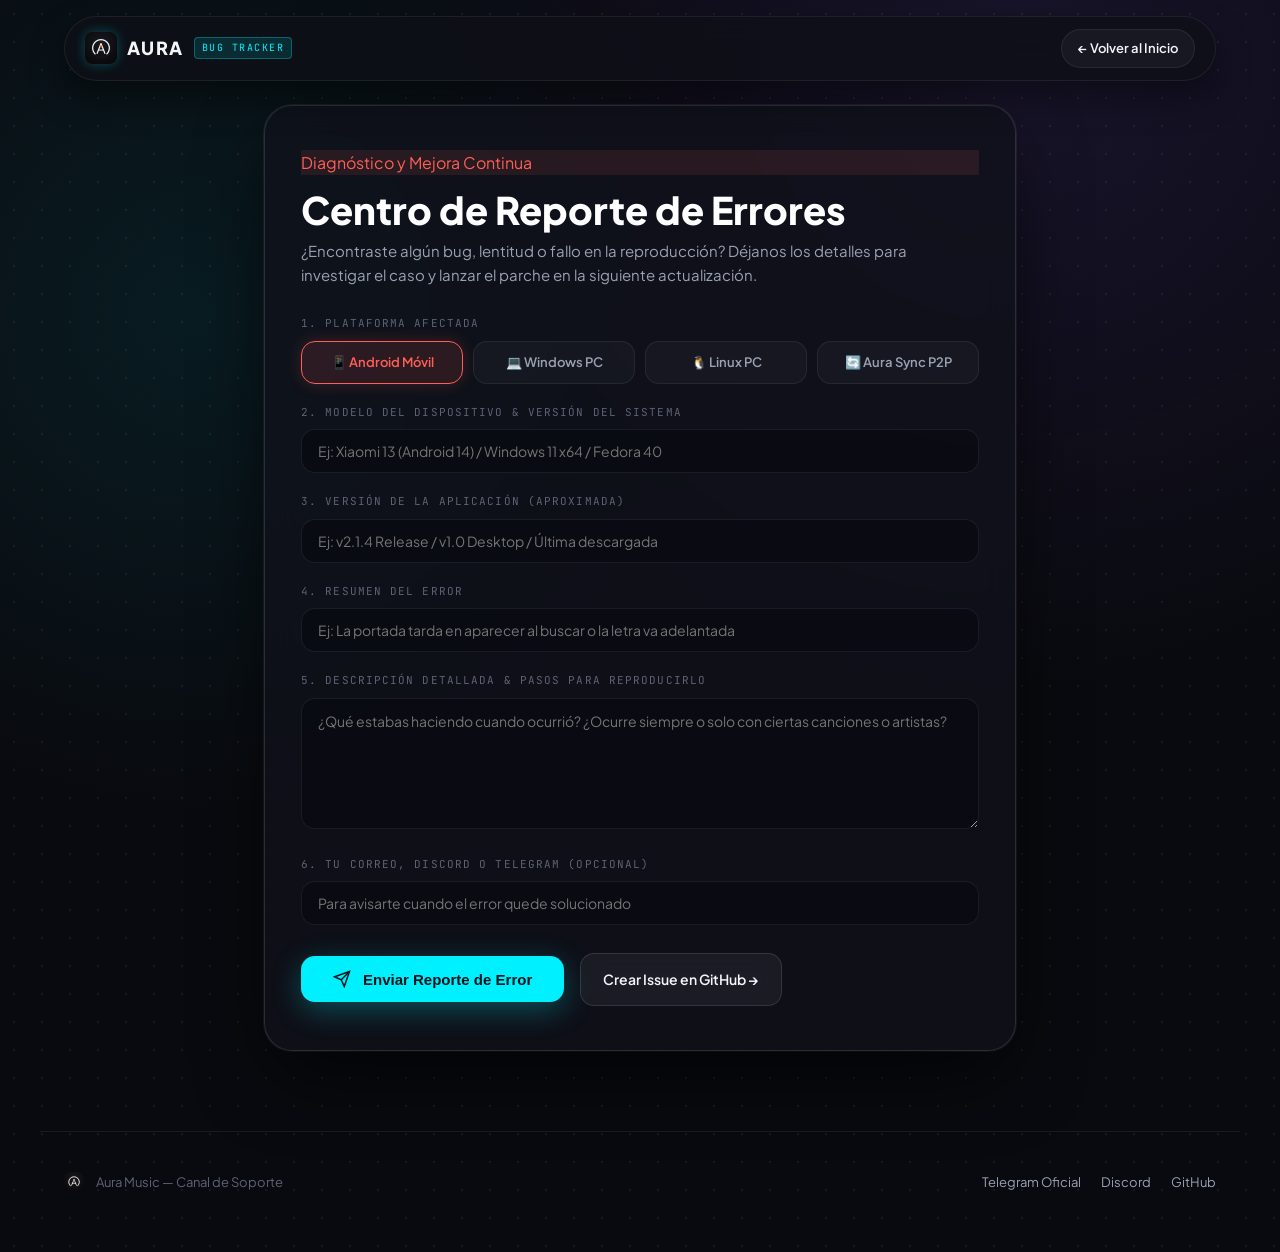
==== reportes.html @ 06fab543 "feat: replace coffee tile with bug report portal and add 5-star community review system" ====
<!DOCTYPE html>
<html lang="es">
<head>
  <meta charset="UTF-8">
  <meta name="viewport" content="width=device-width, initial-scale=1.0">
  <title>Reportar Error — Aura Music</title>
  <meta name="description" content="Centro oficial de reporte de errores, incidencias y sugerencias para Aura Music Android y Aura Music Desktop.">
  <meta name="theme-color" content="#090a0f">

  <!-- Favicon -->
  <link rel="icon" type="image/png" href="assets/img/logo.png">

  <!-- Google Fonts -->
  <link rel="preconnect" href="https://fonts.googleapis.com">
  <link rel="preconnect" href="https://fonts.gstatic.com" crossorigin>
  <link href="https://fonts.googleapis.com/css2?family=JetBrains+Mono:wght@400;500;700&family=Plus+Jakarta+Sans:wght@400;500;600;700;800&display=swap" rel="stylesheet">

  <!-- CSS -->
  <link rel="stylesheet" href="css/styles.css">
</head>
<body>

  <!-- Minimal Header -->
  <header class="site-header">
    <div class="header-container">
      <a href="index.html" class="brand-badge">
        <img src="assets/img/logo.png" alt="Aura Logo" />
        <span class="brand-name">AURA</span>
        <span class="brand-tag">BUG TRACKER</span>
      </a>

      <div class="nav-controls">
        <a href="index.html" class="btn-pill">
          ← Volver al Inicio
        </a>
      </div>
    </div>
  </header>

  <!-- Main Report Form Container -->
  <main class="report-page-wrapper">
    <div class="report-card-form">
      <div style="margin-bottom: 28px;">
        <div class="pill" style="border-color: rgba(255, 95, 86, 0.4); color: #ff5f56; background: rgba(255, 95, 86, 0.1);">
          <span class="pill-dot" style="background: #ff5f56; box-shadow: 0 0 8px #ff5f56;"></span>
          Diagnóstico y Mejora Continua
        </div>
        <h1 style="font-family: var(--font-display); font-size: clamp(28px, 4vw, 38px); font-weight: 800; color: #ffffff; margin-top: 14px; line-height: 1.1;">
          Centro de Reporte de Errores
        </h1>
        <p style="color: var(--text-secondary); font-size: 15px; margin-top: 8px;">
          ¿Encontraste algún bug, lentitud o fallo en la reproducción? Déjanos los detalles para investigar el caso y lanzar el parche en la siguiente actualización.
        </p>
      </div>

      <form id="bugReportForm">
        <!-- Plataforma -->
        <div style="margin-bottom: 20px;">
          <label class="star-picker-label">1. Plataforma Afectada</label>
          <div class="platform-chips-grid">
            <div class="chip-option active" data-platform="Android Móvil">📱 Android Móvil</div>
            <div class="chip-option" data-platform="Windows PC">💻 Windows PC</div>
            <div class="chip-option" data-platform="Linux PC">🐧 Linux PC</div>
            <div class="chip-option" data-platform="Push-to-Phone Sync">🔄 Aura Sync P2P</div>
          </div>
          <input type="hidden" id="selectedPlatform" value="Android Móvil">
        </div>

        <!-- Modelo y Versión -->
        <div style="margin-bottom: 20px;">
          <label class="star-picker-label" for="deviceModel">2. Modelo del Dispositivo & Versión del Sistema</label>
          <input type="text" id="deviceModel" class="input-field" placeholder="Ej: Xiaomi 13 (Android 14) / Windows 11 x64 / Fedora 40" required>
        </div>

        <!-- Versión de Aura Music -->
        <div style="margin-bottom: 20px;">
          <label class="star-picker-label" for="appVersion">3. Versión de la Aplicación (Aproximada)</label>
          <input type="text" id="appVersion" class="input-field" placeholder="Ej: v2.1.4 Release / v1.0 Desktop / Última descargada" required>
        </div>

        <!-- Título del Fallo -->
        <div style="margin-bottom: 20px;">
          <label class="star-picker-label" for="bugTitle">4. Resumen del Error</label>
          <input type="text" id="bugTitle" class="input-field" placeholder="Ej: La portada tarda en aparecer al buscar o la letra va adelantada" required>
        </div>

        <!-- Descripción y Pasos -->
        <div style="margin-bottom: 20px;">
          <label class="star-picker-label" for="bugDescription">5. Descripción Detallada & Pasos para Reproducirlo</label>
          <textarea id="bugDescription" class="input-field textarea-field" rows="5" placeholder="¿Qué estabas haciendo cuando ocurrió? ¿Ocurre siempre o solo con ciertas canciones o artistas?" required></textarea>
        </div>

        <!-- Contacto Opcional -->
        <div style="margin-bottom: 28px;">
          <label class="star-picker-label" for="userContact">6. Tu Correo, Discord o Telegram (Opcional)</label>
          <input type="text" id="userContact" class="input-field" placeholder="Para avisarte cuando el error quede solucionado">
        </div>

        <!-- Botón Enviar -->
        <div style="display: flex; gap: 16px; flex-wrap: wrap; align-items: center;">
          <button type="submit" class="hero-cta-btn cyan-solid" style="border: none; cursor: pointer; padding: 14px 32px;">
            <svg width="18" height="18" viewBox="0 0 24 24" fill="none" stroke="currentColor" stroke-width="2"><line x1="22" y1="2" x2="11" y2="13"/><polygon points="22 2 15 22 11 13 2 9 22 2"/></svg>
            Enviar Reporte de Error
          </button>

          <a href="https://github.com/respaldoperez348-rgb/AURA-MUSIC-ANDROID/issues" target="_blank" rel="noopener" class="hero-cta-btn glass-dark" style="font-size: 14px; padding: 14px 22px;">
            Crear Issue en GitHub →
          </a>
        </div>
      </form>

      <!-- Mensaje de Éxito Oculto -->
      <div id="reportSuccessAlert" style="display: none; margin-top: 24px; padding: 24px; background: rgba(52, 211, 153, 0.12); border: 1px solid #34d399; border-radius: var(--radius-md); animation: fadeIn 0.3s ease;">
        <div style="display: flex; gap: 14px; align-items: center;">
          <span style="font-size: 28px;">✅</span>
          <div>
            <h4 style="color: #ffffff; font-size: 18px; margin-bottom: 4px;">¡Reporte registrado correctamente!</h4>
            <p style="color: #a7f3d0; font-size: 14px; line-height: 1.5;">
              Muchas gracias por colaborar con el proyecto. David revisará la descripción técnica para aplicar el parche en la siguiente compilación.
            </p>
          </div>
        </div>
        <div style="margin-top: 18px;">
          <a href="index.html" class="btn-pill primary">Volver a la página principal</a>
        </div>
      </div>
    </div>
  </main>

  <!-- Footer -->
  <footer class="site-footer-bar">
    <div class="footer-left">
      <img src="assets/img/logo.png" alt="Aura Logo" />
      <span>Aura Music — Canal de Soporte</span>
    </div>
    <div class="footer-links">
      <a href="https://t.me/AuraMusicOficial2" target="_blank" rel="noopener">Telegram Oficial</a>
      <a href="https://discord.gg/2fPm9WvF" target="_blank" rel="noopener">Discord</a>
      <a href="https://github.com/respaldoperez348-rgb" target="_blank" rel="noopener">GitHub</a>
    </div>
  </footer>

  <script>
    // Selector de chips de plataforma
    const chips = document.querySelectorAll('.chip-option');
    const platformInput = document.getElementById('selectedPlatform');
    chips.forEach(chip => {
      chip.addEventListener('click', () => {
        chips.forEach(c => c.classList.remove('active'));
        chip.classList.add('active');
        platformInput.value = chip.getAttribute('data-platform');
      });
    });

    // Envío del reporte con persistencia local
    const form = document.getElementById('bugReportForm');
    const successAlert = document.getElementById('reportSuccessAlert');

    form.addEventListener('submit', (e) => {
      e.preventDefault();

      const reportData = {
        id: 'report_' + Date.now(),
        platform: platformInput.value,
        device: document.getElementById('deviceModel').value,
        version: document.getElementById('appVersion').value,
        title: document.getElementById('bugTitle').value,
        description: document.getElementById('bugDescription').value,
        contact: document.getElementById('userContact').value || 'Anónimo',
        date: new Date().toISOString()
      };

      // Guardar en localStorage
      try {
        const existing = JSON.parse(localStorage.getItem('aura_bug_reports') || '[]');
        existing.push(reportData);
        localStorage.setItem('aura_bug_reports', JSON.stringify(existing));
      } catch (err) {
        console.error('Error guardando reporte:', err);
      }

      form.style.display = 'none';
      successAlert.style.display = 'block';
    });
  </script>
</body>
</html>
---- css/styles.css ----
/* ==========================================================================
   AURA MUSIC — Senior Engineering & Editorial Design System
   Modern Boutique Web Architecture (Inspired by Noctis, Linear, Teenage Engineering)
   ========================================================================== */

:root {
  /* Color Palette - Precision Dark Hardware Aesthetic */
  --bg-canvas: #090a0f;
  --bg-surface: #0e1017;
  --bg-card: rgba(16, 18, 27, 0.75);
  --bg-card-hover: rgba(22, 25, 38, 0.85);
  --bg-elevated: #151824;

  /* Borders & Dividers */
  --border-subtle: rgba(255, 255, 255, 0.07);
  --border-medium: rgba(255, 255, 255, 0.12);
  --border-active: rgba(0, 240, 255, 0.4);
  --border-glass: rgba(255, 255, 255, 0.1);

  /* Accents - Studio Electric Cyan & High-Fidelity Amber */
  --cyan: #00f0ff;
  --cyan-dim: rgba(0, 240, 255, 0.12);
  --cyan-glow: rgba(0, 240, 255, 0.28);
  --amber: #e5a93c;
  --amber-dim: rgba(229, 169, 60, 0.12);
  --purple: #8b5cf6;
  --purple-dim: rgba(139, 92, 246, 0.12);

  /* Typography */
  --text-primary: #f4f5f8;
  --text-secondary: #9aa1b2;
  --text-tertiary: #5d6375;
  --text-cyan: #00f0ff;

  /* Fonts */
  --font-display: 'Plus Jakarta Sans', system-ui, -apple-system, sans-serif;
  --font-body: 'Plus Jakarta Sans', system-ui, -apple-system, sans-serif;
  --font-mono: 'JetBrains Mono', ui-monospace, SFMono-Regular, monospace;

  /* Radii */
  --radius-sm: 8px;
  --radius-md: 14px;
  --radius-lg: 20px;
  --radius-xl: 28px;
  --radius-full: 9999px;

  /* Shadows */
  --shadow-window: 0 30px 80px -15px rgba(0, 0, 0, 0.8), 0 0 0 1px var(--border-subtle);
  --shadow-card: 0 10px 30px -10px rgba(0, 0, 0, 0.5), 0 0 0 1px var(--border-subtle);
  --shadow-glow: 0 0 40px -10px var(--cyan-glow);
}

/* Base Reset */
*, *::before, *::after {
  box-sizing: border-box;
  margin: 0;
  padding: 0;
}

html {
  scroll-behavior: smooth;
  scroll-padding-top: 84px;
  background-color: var(--bg-canvas);
  color-scheme: dark;
}

body {
  font-family: var(--font-body);
  background-color: var(--bg-canvas);
  color: var(--text-primary);
  line-height: 1.6;
  -webkit-font-smoothing: antialiased;
  -moz-osx-font-smoothing: grayscale;
  overflow-x: hidden;
  background-image: 
    radial-gradient(rgba(255, 255, 255, 0.06) 1px, transparent 1px),
    radial-gradient(circle at 80% 5%, rgba(139, 92, 246, 0.12), transparent 40%),
    radial-gradient(circle at 15% 25%, rgba(0, 240, 255, 0.08), transparent 35%);
  background-size: 28px 28px, 100% 100%, 100% 100%;
  background-position: 0 0, 0 0, 0 0;
}

a {
  color: inherit;
  text-decoration: none;
}

/* ==========================================================================
   Navigation Bar (Floating Island Header)
   ========================================================================== */
.site-header {
  position: sticky;
  top: 16px;
  z-index: 1000;
  max-width: 1200px;
  margin: 0 auto;
  padding: 0 24px;
}

.header-container {
  display: flex;
  align-items: center;
  justify-content: space-between;
  padding: 12px 20px;
  background: rgba(14, 16, 23, 0.8);
  backdrop-filter: blur(20px);
  -webkit-backdrop-filter: blur(20px);
  border: 1px solid var(--border-subtle);
  border-radius: var(--radius-full);
  box-shadow: 0 16px 36px rgba(0, 0, 0, 0.4);
  transition: all 0.3s cubic-bezier(0.16, 1, 0.3, 1);
}

.site-header.scrolled .header-container {
  background: rgba(11, 13, 19, 0.92);
  border-color: var(--border-medium);
  box-shadow: 0 20px 48px rgba(0, 0, 0, 0.6), 0 0 20px rgba(0, 240, 255, 0.05);
}

.brand-badge {
  display: flex;
  align-items: center;
  gap: 10px;
}

.brand-badge img {
  width: 32px;
  height: 32px;
  border-radius: 8px;
  box-shadow: 0 0 12px var(--cyan-glow);
}

.brand-name {
  font-family: var(--font-display);
  font-weight: 800;
  font-size: 18px;
  letter-spacing: 0.08em;
  color: var(--text-primary);
}

.brand-tag {
  font-family: var(--font-mono);
  font-size: 10px;
  color: var(--cyan);
  background: var(--cyan-dim);
  border: 1px solid rgba(0, 240, 255, 0.3);
  padding: 2px 7px;
  border-radius: 4px;
  letter-spacing: 0.15em;
  text-transform: uppercase;
}

.nav-links {
  display: flex;
  align-items: center;
  gap: 24px;
  font-size: 14px;
  font-weight: 500;
  color: var(--text-secondary);
}

.nav-links a {
  transition: color 0.2s ease;
  position: relative;
  padding: 4px 0;
}

.nav-links a:hover,
.nav-links a.active {
  color: var(--text-primary);
}

.nav-links a.active::after {
  content: '';
  position: absolute;
  bottom: -2px;
  left: 0;
  width: 100%;
  height: 2px;
  background: var(--cyan);
  box-shadow: 0 0 8px var(--cyan);
  border-radius: 2px;
}

.nav-controls {
  display: flex;
  align-items: center;
  gap: 12px;
}

/* Micro Button Pill */
.btn-pill {
  display: inline-flex;
  align-items: center;
  gap: 8px;
  padding: 8px 16px;
  border-radius: var(--radius-full);
  font-size: 13px;
  font-weight: 600;
  font-family: var(--font-body);
  transition: all 0.2s cubic-bezier(0.16, 1, 0.3, 1);
  cursor: pointer;
  border: 1px solid var(--border-subtle);
  background: rgba(255, 255, 255, 0.04);
  color: var(--text-primary);
}

.btn-pill:hover {
  background: rgba(255, 255, 255, 0.08);
  border-color: var(--border-medium);
  transform: translateY(-1px);
}

.btn-pill.primary {
  background: #ffffff;
  color: #000000;
  border-color: #ffffff;
  box-shadow: 0 4px 16px rgba(255, 255, 255, 0.2);
}

.btn-pill.primary:hover {
  background: #f0f0f0;
  box-shadow: 0 6px 22px rgba(255, 255, 255, 0.35);
  transform: translateY(-1px);
}

.btn-pill.cyan {
  background: var(--cyan);
  color: #04141a;
  border-color: var(--cyan);
  box-shadow: 0 4px 20px var(--cyan-glow);
}

.btn-pill.cyan:hover {
  filter: brightness(1.1);
  box-shadow: 0 6px 26px rgba(0, 240, 255, 0.5);
  transform: translateY(-1px);
}

/* ==========================================================================
   Hero Section (Editorial Split)
   ========================================================================== */
.hero-wrapper {
  max-width: 1200px;
  margin: 0 auto;
  padding: 80px 24px 60px;
}

.hero-pill-badge {
  display: inline-flex;
  align-items: center;
  gap: 8px;
  font-family: var(--font-mono);
  font-size: 11px;
  letter-spacing: 0.1em;
  text-transform: uppercase;
  color: var(--cyan);
  background: var(--cyan-dim);
  border: 1px solid rgba(0, 240, 255, 0.3);
  padding: 6px 14px;
  border-radius: var(--radius-full);
  margin-bottom: 24px;
}

.live-indicator-dot {
  width: 6px;
  height: 6px;
  border-radius: 50%;
  background: var(--cyan);
  box-shadow: 0 0 8px var(--cyan);
  animation: pulseDot 2s infinite ease-in-out;
}

@keyframes pulseDot {
  0%, 100% { opacity: 1; transform: scale(1); }
  50% { opacity: 0.3; transform: scale(0.7); }
}

.hero-title {
  font-family: var(--font-display);
  font-size: clamp(42px, 6vw, 76px);
  font-weight: 800;
  line-height: 0.98;
  letter-spacing: -0.035em;
  margin-bottom: 24px;
  color: #ffffff;
}

.hero-title .text-muted-gradient {
  background: linear-gradient(180deg, #ffffff 30%, #7d8495 100%);
  -webkit-background-clip: text;
  -webkit-text-fill-color: transparent;
}

.hero-subtitle {
  font-size: clamp(16px, 2vw, 19px);
  line-height: 1.6;
  color: var(--text-secondary);
  max-width: 640px;
  margin-bottom: 36px;
}

.hero-cta-group {
  display: flex;
  flex-wrap: wrap;
  gap: 16px;
  align-items: center;
  margin-bottom: 48px;
}

.hero-cta-btn {
  display: inline-flex;
  align-items: center;
  gap: 12px;
  padding: 14px 28px;
  border-radius: var(--radius-md);
  font-weight: 600;
  font-size: 15px;
  transition: all 0.25s cubic-bezier(0.16, 1, 0.3, 1);
  text-decoration: none;
}

.hero-cta-btn.cyan-solid {
  background: var(--cyan);
  color: #03141a;
  box-shadow: 0 8px 30px var(--cyan-glow);
}

.hero-cta-btn.cyan-solid:hover {
  filter: brightness(1.1);
  transform: translateY(-2px);
  box-shadow: 0 12px 40px rgba(0, 240, 255, 0.45);
}

.hero-cta-btn.glass-dark {
  background: rgba(255, 255, 255, 0.05);
  border: 1px solid var(--border-medium);
  color: var(--text-primary);
  backdrop-filter: blur(12px);
}

.hero-cta-btn.glass-dark:hover {
  background: rgba(255, 255, 255, 0.1);
  border-color: rgba(255, 255, 255, 0.25);
  transform: translateY(-2px);
}

/* Dual Repo Strip */
.repo-pills-row {
  display: flex;
  flex-wrap: wrap;
  gap: 14px;
  padding-top: 20px;
  border-top: 1px solid var(--border-subtle);
}

.repo-pill-item {
  display: inline-flex;
  align-items: center;
  gap: 10px;
  padding: 8px 14px;
  background: rgba(18, 20, 30, 0.6);
  border: 1px solid var(--border-subtle);
  border-radius: var(--radius-sm);
  font-family: var(--font-mono);
  font-size: 12px;
  color: var(--text-secondary);
  transition: all 0.2s ease;
}

.repo-pill-item:hover {
  border-color: var(--border-active);
  color: var(--text-primary);
  background: rgba(24, 28, 42, 0.8);
}

.repo-pill-item span.repo-tag {
  color: var(--cyan);
  background: var(--cyan-dim);
  padding: 1px 6px;
  border-radius: 4px;
  font-size: 10px;
}

/* ==========================================================================
   Hero Stage — Realistic Device Ecosystem Mockup
   ========================================================================== */
.hero-stage {
  position: relative;
  margin-top: 40px;
  width: 100%;
}

.mockup-desktop-chassis {
  position: relative;
  width: 100%;
  border-radius: var(--radius-lg);
  background: #090a10;
  border: 1px solid var(--border-glass);
  box-shadow: var(--shadow-window);
  overflow: hidden;
}

/* Windows / Studio Chrome Header */
.window-titlebar {
  display: flex;
  align-items: center;
  justify-content: space-between;
  padding: 12px 18px;
  background: rgba(12, 14, 22, 0.95);
  border-bottom: 1px solid var(--border-subtle);
  font-family: var(--font-mono);
  font-size: 11px;
  color: var(--text-tertiary);
}

.titlebar-controls {
  display: flex;
  gap: 7px;
  align-items: center;
}

.titlebar-dot {
  width: 10px;
  height: 10px;
  border-radius: 50%;
  background: rgba(255, 255, 255, 0.12);
}

.titlebar-dot.close { background: #ff5f56; }
.titlebar-dot.min { background: #ffbd2e; }
.titlebar-dot.max { background: #27c93f; }

.titlebar-address-chip {
  display: flex;
  align-items: center;
  gap: 8px;
  background: rgba(255, 255, 255, 0.04);
  border: 1px solid var(--border-subtle);
  padding: 3px 12px;
  border-radius: var(--radius-full);
  color: var(--text-secondary);
}

.titlebar-address-chip .live-dot {
  width: 6px;
  height: 6px;
  background: var(--cyan);
  border-radius: 50%;
  box-shadow: 0 0 6px var(--cyan);
}

.mockup-desktop-img {
  width: 100%;
  height: auto;
  display: block;
}

/* Mobile Floating Phone Chassis (Pixel-Perfect) */
.mockup-mobile-chassis {
  position: absolute;
  right: -24px;
  bottom: -32px;
  width: 32%;
  max-width: 260px;
  border-radius: 36px;
  background: #000000;
  border: 3px solid #232738;
  box-shadow: 0 24px 70px rgba(0, 0, 0, 0.85), 0 0 0 1px rgba(255, 255, 255, 0.1);
  overflow: hidden;
  z-index: 10;
  animation: floatChassis 6s ease-in-out infinite;
}

@keyframes floatChassis {
  0%, 100% { transform: translateY(0) rotate(1deg); }
  50% { transform: translateY(-12px) rotate(1deg); }
}

.phone-speaker-island {
  position: absolute;
  top: 8px;
  left: 50%;
  transform: translateX(-50%);
  width: 44px;
  height: 5px;
  background: #232738;
  border-radius: 4px;
  z-index: 20;
}

.mockup-mobile-img {
  width: 100%;
  height: auto;
  display: block;
}

/* Ambient Specular Beam between Desktop and Mobile */
.sync-packet-badge {
  position: absolute;
  top: 24px;
  left: 24px;
  z-index: 20;
  display: inline-flex;
  align-items: center;
  gap: 8px;
  padding: 6px 14px;
  background: rgba(14, 18, 30, 0.88);
  backdrop-filter: blur(14px);
  border: 1px solid var(--cyan);
  border-radius: var(--radius-full);
  font-family: var(--font-mono);
  font-size: 11px;
  color: var(--cyan);
  box-shadow: 0 0 20px var(--cyan-glow);
}

/* ==========================================================================
   Infinite Marquee Specs Strip (Noctis style)
   ========================================================================== */
.specs-marquee-section {
  width: 100%;
  border-top: 1px solid var(--border-subtle);
  border-bottom: 1px solid var(--border-subtle);
  background: rgba(11, 13, 20, 0.6);
  padding: 16px 0;
  position: relative;
  overflow: hidden;
  margin: 60px 0 80px;
}

.specs-marquee-section::before,
.specs-marquee-section::after {
  content: '';
  position: absolute;
  top: 0;
  width: 140px;
  height: 100%;
  z-index: 2;
  pointer-events: none;
}

.specs-marquee-section::before {
  left: 0;
  background: linear-gradient(to right, var(--bg-canvas), transparent);
}

.specs-marquee-section::after {
  right: 0;
  background: linear-gradient(to left, var(--bg-canvas), transparent);
}

.specs-marquee-track {
  display: flex;
  width: max-content;
  gap: 48px;
  animation: marqueeLinear 36s linear infinite;
}

.specs-marquee-track:hover {
  animation-play-state: paused;
}

@keyframes marqueeLinear {
  to { transform: translateX(-50%); }
}

.spec-chip {
  display: inline-flex;
  align-items: center;
  gap: 12px;
  font-family: var(--font-mono);
  font-size: 13px;
  letter-spacing: 0.05em;
  color: var(--text-secondary);
  white-space: nowrap;
}

.spec-chip .num-accent {
  color: var(--cyan);
  font-weight: 700;
}

.spec-divider {
  color: var(--text-tertiary);
  opacity: 0.5;
}

/* ==========================================================================
   Interactive Showcase — Segmented Control & Viewport
   ========================================================================== */
.section-container {
  max-width: 1200px;
  margin: 0 auto;
  padding: 60px 24px 100px;
}

.section-header {
  text-align: center;
  max-width: 680px;
  margin: 0 auto 44px;
}

.section-label {
  font-family: var(--font-mono);
  font-size: 11px;
  letter-spacing: 0.15em;
  text-transform: uppercase;
  color: var(--cyan);
  margin-bottom: 12px;
}

.section-heading {
  font-family: var(--font-display);
  font-size: clamp(32px, 4vw, 48px);
  font-weight: 800;
  letter-spacing: -0.03em;
  line-height: 1.05;
  color: #ffffff;
  margin-bottom: 16px;
}

.section-description {
  font-size: 16px;
  line-height: 1.6;
  color: var(--text-secondary);
}

/* Segmented Control Pill Bar */
.segmented-control-bar {
  display: flex;
  justify-content: center;
  flex-wrap: wrap;
  gap: 8px;
  padding: 6px;
  background: rgba(18, 20, 32, 0.7);
  border: 1px solid var(--border-subtle);
  border-radius: var(--radius-full);
  max-width: 860px;
  margin: 0 auto 36px;
  backdrop-filter: blur(14px);
}

.segment-btn {
  display: inline-flex;
  align-items: center;
  gap: 8px;
  padding: 9px 18px;
  border-radius: var(--radius-full);
  background: transparent;
  border: none;
  font-family: var(--font-body);
  font-size: 13px;
  font-weight: 600;
  color: var(--text-secondary);
  cursor: pointer;
  transition: all 0.2s cubic-bezier(0.16, 1, 0.3, 1);
  user-select: none;
}

.segment-btn:hover {
  color: var(--text-primary);
  background: rgba(255, 255, 255, 0.05);
}

.segment-btn.active {
  background: #ffffff;
  color: #000000;
  box-shadow: 0 4px 14px rgba(0, 0, 0, 0.3);
}

/* Showcase Screen Frame */
.showcase-stage-card {
  border-radius: var(--radius-xl);
  background: var(--bg-surface);
  border: 1px solid var(--border-medium);
  box-shadow: var(--shadow-window);
  overflow: hidden;
}

.showcase-display-area {
  position: relative;
  background: #06070b;
  min-height: 480px;
  display: flex;
  align-items: center;
  justify-content: center;
}

.showcase-slide {
  display: none;
  width: 100%;
  animation: fadeInSlide 0.35s cubic-bezier(0.16, 1, 0.3, 1);
}

.showcase-slide.active {
  display: block;
}

.showcase-slide img {
  width: 100%;
  max-height: 700px;
  object-fit: contain;
  display: block;
}

@keyframes fadeInSlide {
  from { opacity: 0; transform: scale(0.99); }
  to { opacity: 1; transform: scale(1); }
}

/* Showcase Meta Bar */
.showcase-meta-bar {
  display: flex;
  flex-wrap: wrap;
  align-items: center;
  justify-content: space-between;
  gap: 20px;
  padding: 24px 32px;
  background: rgba(14, 17, 26, 0.95);
  border-top: 1px solid var(--border-subtle);
}

.meta-title {
  font-size: 18px;
  font-weight: 700;
  color: #ffffff;
  margin-bottom: 4px;
}

.meta-desc {
  font-size: 14px;
  color: var(--text-secondary);
  max-width: 600px;
}

.meta-badges-row {
  display: flex;
  gap: 8px;
  flex-wrap: wrap;
}

.tech-spec-tag {
  font-family: var(--font-mono);
  font-size: 11px;
  padding: 4px 10px;
  border-radius: var(--radius-sm);
  background: rgba(255, 255, 255, 0.05);
  border: 1px solid var(--border-subtle);
  color: var(--cyan);
}

/* ==========================================================================
   Bento Grid — Core Engineering Pillars
   ========================================================================== */
.bento-grid {
  display: grid;
  grid-template-columns: repeat(12, 1fr);
  gap: 20px;
  margin-top: 36px;
}

.bento-card {
  background: var(--bg-card);
  backdrop-filter: blur(14px);
  border: 1px solid var(--border-subtle);
  border-radius: var(--radius-lg);
  padding: 32px;
  transition: all 0.25s cubic-bezier(0.16, 1, 0.3, 1);
  display: flex;
  flex-direction: column;
  position: relative;
  overflow: hidden;
}

.bento-card:hover {
  background: var(--bg-card-hover);
  border-color: var(--border-medium);
  transform: translateY(-2px);
  box-shadow: 0 16px 40px rgba(0, 0, 0, 0.4);
}

.bento-card.col-8 { grid-column: span 8; }
.bento-card.col-4 { grid-column: span 4; }
.bento-card.col-6 { grid-column: span 6; }
.bento-card.col-12 { grid-column: span 12; }

.bento-icon-box {
  width: 44px;
  height: 44px;
  border-radius: var(--radius-sm);
  background: rgba(255, 255, 255, 0.05);
  border: 1px solid var(--border-subtle);
  display: flex;
  align-items: center;
  justify-content: center;
  color: var(--cyan);
  margin-bottom: 20px;
}

.bento-icon-box.amber { color: var(--amber); }
.bento-icon-box.purple { color: var(--purple); }

.bento-card h3 {
  font-family: var(--font-display);
  font-size: 20px;
  font-weight: 700;
  color: #ffffff;
  margin-bottom: 8px;
}

.bento-card p {
  color: var(--text-secondary);
  font-size: 14px;
  line-height: 1.6;
}

.bento-interactive-preview {
  margin-top: 24px;
  border-radius: var(--radius-md);
  background: #090a12;
  border: 1px solid var(--border-subtle);
  padding: 16px 20px;
  font-family: var(--font-mono);
  font-size: 12px;
}

/* ==========================================================================
   Comparison Table Matrix (High Density / Low Noise)
   ========================================================================== */
.table-matrix-wrapper {
  overflow-x: auto;
  border-radius: var(--radius-lg);
  border: 1px solid var(--border-subtle);
  background: var(--bg-card);
  backdrop-filter: blur(14px);
  box-shadow: var(--shadow-card);
}

.matrix-table {
  width: 100%;
  border-collapse: collapse;
  text-align: left;
  font-size: 14px;
}

.matrix-table th,
.matrix-table td {
  padding: 18px 22px;
  border-bottom: 1px solid var(--border-subtle);
}

.matrix-table th {
  font-family: var(--font-mono);
  font-size: 11px;
  letter-spacing: 0.12em;
  text-transform: uppercase;
  color: var(--text-tertiary);
  background: rgba(255, 255, 255, 0.02);
}

.matrix-table th.col-highlight,
.matrix-table td.col-highlight {
  background: rgba(0, 240, 255, 0.04);
  border-left: 1px solid rgba(0, 240, 255, 0.2);
  border-right: 1px solid rgba(0, 240, 255, 0.2);
}

.matrix-table th.col-highlight {
  color: var(--cyan);
  font-weight: 700;
}

.matrix-table tr:last-child td {
  border-bottom: none;
}

.val-badge-good {
  color: #34d399;
  font-weight: 600;
  display: inline-flex;
  align-items: center;
  gap: 6px;
}

.val-badge-bad {
  color: #f87171;
  display: inline-flex;
  align-items: center;
  gap: 6px;
}

.val-badge-warn {
  color: #fbbf24;
}

/* ==========================================================================
   Community, Creator & Support Grid
   ========================================================================== */
.community-cards-grid {
  display: grid;
  grid-template-columns: repeat(auto-fit, minmax(260px, 1fr));
  gap: 20px;
  margin-top: 36px;
}

.community-tile {
  padding: 28px;
  border-radius: var(--radius-lg);
  background: var(--bg-card);
  border: 1px solid var(--border-subtle);
  transition: all 0.25s ease;
  display: flex;
  flex-direction: column;
  gap: 16px;
}

.community-tile:hover {
  transform: translateY(-3px);
}

.community-tile.discord:hover {
  border-color: #5865f2;
  box-shadow: 0 16px 36px rgba(88, 101, 242, 0.2);
}

.community-tile.telegram:hover {
  border-color: #229ed9;
  box-shadow: 0 16px 36px rgba(34, 158, 217, 0.2);
}

.community-tile.github:hover {
  border-color: #ffffff;
  box-shadow: 0 16px 36px rgba(255, 255, 255, 0.15);
}

.community-tile.coffee:hover {
  border-color: #ffdd00;
  box-shadow: 0 16px 36px rgba(255, 221, 0, 0.2);
}

.community-tile-icon {
  width: 42px;
  height: 42px;
  border-radius: var(--radius-sm);
  display: flex;
  align-items: center;
  justify-content: center;
  font-size: 20px;
}

.community-tile.discord .community-tile-icon { background: rgba(88, 101, 242, 0.15); color: #5865f2; }
.community-tile.telegram .community-tile-icon { background: rgba(34, 158, 217, 0.15); color: #229ed9; }
.community-tile.github .community-tile-icon { background: rgba(255, 255, 255, 0.1); color: #ffffff; }
.community-tile.coffee .community-tile-icon { background: rgba(255, 221, 0, 0.15); color: #ffdd00; }

.community-tile h4 {
  font-size: 18px;
  color: #ffffff;
  font-weight: 700;
}

.community-tile p {
  color: var(--text-secondary);
  font-size: 13px;
  line-height: 1.5;
}

.tile-action-link {
  margin-top: auto;
  font-size: 13px;
  font-weight: 600;
  display: inline-flex;
  align-items: center;
  gap: 6px;
  transition: gap 0.2s ease;
}

.community-tile:hover .tile-action-link {
  gap: 10px;
}

/* ==========================================================================
   FAQ Accordion (Refined Minimalist)
   ========================================================================== */
.faq-list-container {
  max-width: 820px;
  margin: 0 auto;
}

.faq-item {
  border-bottom: 1px solid var(--border-subtle);
  padding: 20px 0;
}

.faq-question {
  cursor: pointer;
  font-size: 18px;
  font-weight: 600;
  color: var(--text-primary);
  display: flex;
  justify-content: space-between;
  align-items: center;
  list-style: none;
  transition: color 0.2s ease;
  user-select: none;
}

.faq-question::-webkit-details-marker {
  display: none;
}

.faq-question:hover {
  color: var(--cyan);
}

.faq-icon-cross {
  font-family: var(--font-mono);
  font-size: 20px;
  color: var(--text-tertiary);
  transition: transform 0.25s cubic-bezier(0.16, 1, 0.3, 1), color 0.2s;
}

details[open] .faq-icon-cross {
  transform: rotate(45deg);
  color: var(--cyan);
}

.faq-answer {
  margin-top: 12px;
  color: var(--text-secondary);
  font-size: 15px;
  line-height: 1.65;
  animation: fadeInAnswer 0.3s ease;
}

@keyframes fadeInAnswer {
  from { opacity: 0; transform: translateY(-4px); }
  to { opacity: 1; transform: translateY(0); }
}

/* ==========================================================================
   Downloads Terminal Banner
   ========================================================================== */
.downloads-banner-card {
  border-radius: var(--radius-xl);
  background: linear-gradient(180deg, rgba(16, 20, 32, 0.9), rgba(10, 12, 20, 0.95));
  border: 1px solid var(--border-medium);
  padding: 60px 36px;
  text-align: center;
  box-shadow: var(--shadow-window);
  position: relative;
  overflow: hidden;
}

.downloads-banner-card::before {
  content: '';
  position: absolute;
  top: 0;
  left: 50%;
  transform: translateX(-50%);
  width: 60%;
  height: 1px;
  background: linear-gradient(90deg, transparent, var(--cyan), transparent);
}

.downloads-banner-card h2 {
  font-family: var(--font-display);
  font-size: clamp(32px, 4vw, 44px);
  font-weight: 800;
  letter-spacing: -0.03em;
  color: #ffffff;
  margin-bottom: 12px;
}

.downloads-banner-card p {
  color: var(--text-secondary);
  font-size: 16px;
  max-width: 540px;
  margin: 0 auto 36px;
}

.downloads-cta-row {
  display: flex;
  flex-wrap: wrap;
  gap: 16px;
  justify-content: center;
}

/* ==========================================================================
   Footer
   ========================================================================== */
.site-footer-bar {
  max-width: 1200px;
  margin: 0 auto;
  padding: 40px 24px 60px;
  border-top: 1px solid var(--border-subtle);
  display: flex;
  flex-wrap: wrap;
  gap: 20px;
  align-items: center;
  justify-content: space-between;
  font-size: 13px;
  color: var(--text-tertiary);
}

.footer-left {
  display: flex;
  align-items: center;
  gap: 12px;
}

.footer-left img {
  width: 20px;
  height: 20px;
  border-radius: 5px;
}

.footer-links {
  display: flex;
  gap: 20px;
  flex-wrap: wrap;
}

.footer-links a {
  color: var(--text-secondary);
  transition: color 0.2s ease;
}

.footer-links a:hover {
  color: var(--cyan);
}

/* ==========================================================================
   Responsive Breakpoints
   ========================================================================== */
@media (max-width: 1024px) {
  .mockup-mobile-chassis {
    right: 10px;
    bottom: -20px;
    width: 28%;
  }

  .bento-card.col-8,
  .bento-card.col-4,
  .bento-card.col-6 {
    grid-column: span 12;
  }
}

@media (max-width: 768px) {
  .site-header {
    padding: 0 16px;
  }
  .nav-links {
    display: none;
  }
  .mockup-mobile-chassis {
    display: none;
  }
  .segmented-control-bar {
    border-radius: var(--radius-lg);
  }
  .showcase-meta-bar {
    padding: 20px;
  }
  .downloads-banner-card {
    padding: 40px 20px;
  }
}


/* ==========================================================================
   Bug Report Card & Interactive 5-Star Ratings System
   ========================================================================== */

/* Bug Report Community Card */
.community-tile.bugreport:hover {
  border-color: #ff5f56;
  box-shadow: 0 16px 36px rgba(255, 95, 86, 0.2);
}

.community-tile.bugreport .community-tile-icon {
  background: rgba(255, 95, 86, 0.15);
  color: #ff5f56;
}

/* 5-Star Rating Section */
.rating-section {
  max-width: 1200px;
  margin: 0 auto;
  padding: 40px 24px 80px;
}

.rating-container {
  display: grid;
  grid-template-columns: 1fr 1.2fr;
  gap: 36px;
  background: var(--bg-card);
  border: 1px solid var(--border-medium);
  border-radius: var(--radius-xl);
  padding: 48px 40px;
  backdrop-filter: blur(16px);
  box-shadow: var(--shadow-card);
}

.rating-form-side h3 {
  font-family: var(--font-display);
  font-size: 26px;
  font-weight: 700;
  color: #ffffff;
  margin-bottom: 8px;
}

.rating-form-side p {
  color: var(--text-secondary);
  font-size: 14px;
  margin-bottom: 24px;
}

/* Interactive Star Picker */
.star-picker-wrapper {
  margin-bottom: 20px;
}

.star-picker-label {
  display: block;
  font-family: var(--font-mono);
  font-size: 11px;
  color: var(--text-tertiary);
  text-transform: uppercase;
  letter-spacing: 0.1em;
  margin-bottom: 8px;
}

.stars-interactive-row {
  display: flex;
  gap: 8px;
  align-items: center;
}

.star-svg-btn {
  background: none;
  border: none;
  cursor: pointer;
  padding: 4px;
  color: rgba(255, 255, 255, 0.2);
  transition: transform 0.15s ease, color 0.15s ease, filter 0.15s ease;
}

.star-svg-btn svg {
  width: 28px;
  height: 28px;
  fill: currentColor;
}

.star-svg-btn:hover {
  transform: scale(1.18);
}

.star-svg-btn.selected,
.star-svg-btn.hovered {
  color: #ffb800;
  filter: drop-shadow(0 0 8px rgba(255, 184, 0, 0.5));
}

.star-count-text {
  font-family: var(--font-mono);
  font-size: 13px;
  color: #ffb800;
  margin-left: 10px;
  font-weight: 600;
}

/* Rating Form Inputs */
.review-input-group {
  display: flex;
  flex-direction: column;
  gap: 14px;
}

.input-field {
  width: 100%;
  padding: 12px 16px;
  background: rgba(9, 10, 16, 0.7);
  border: 1px solid var(--border-subtle);
  border-radius: var(--radius-md);
  color: var(--text-primary);
  font-family: var(--font-body);
  font-size: 14px;
  transition: all 0.2s ease;
  outline: none;
}

.input-field:focus {
  border-color: var(--cyan);
  background: rgba(9, 10, 16, 0.95);
  box-shadow: 0 0 16px var(--cyan-glow);
}

.textarea-field {
  min-height: 100px;
  resize: vertical;
  line-height: 1.5;
}

.btn-submit-review {
  display: inline-flex;
  align-items: center;
  justify-content: center;
  gap: 10px;
  padding: 12px 24px;
  border-radius: var(--radius-md);
  background: var(--cyan);
  color: #03141a;
  font-weight: 700;
  font-size: 14px;
  border: none;
  cursor: pointer;
  transition: all 0.2s ease;
  align-self: flex-start;
  margin-top: 6px;
}

.btn-submit-review:hover {
  filter: brightness(1.1);
  transform: translateY(-2px);
  box-shadow: 0 8px 24px var(--cyan-glow);
}

/* Reviews Feed (Community Voices) */
.reviews-feed-side {
  border-left: 1px solid var(--border-subtle);
  padding-left: 36px;
  display: flex;
  flex-direction: column;
}

.reviews-header-stats {
  display: flex;
  align-items: center;
  justify-content: space-between;
  margin-bottom: 20px;
}

.overall-score-badge {
  display: flex;
  align-items: baseline;
  gap: 8px;
}

.score-number {
  font-family: var(--font-display);
  font-size: 38px;
  font-weight: 800;
  color: #ffffff;
}

.score-stars-gold {
  color: #ffb800;
  display: inline-flex;
  gap: 2px;
}

.reviews-scroll-list {
  display: flex;
  flex-direction: column;
  gap: 14px;
  max-height: 380px;
  overflow-y: auto;
  padding-right: 8px;
}

.review-item-card {
  padding: 18px 20px;
  background: rgba(14, 16, 26, 0.6);
  border: 1px solid var(--border-subtle);
  border-radius: var(--radius-md);
  transition: all 0.2s ease;
}

.review-item-card:hover {
  background: rgba(20, 24, 38, 0.7);
  border-color: var(--border-medium);
}

.review-card-top {
  display: flex;
  align-items: center;
  justify-content: space-between;
  margin-bottom: 8px;
}

.reviewer-name {
  font-weight: 700;
  font-size: 14px;
  color: #ffffff;
}

.review-stars-static {
  color: #ffb800;
  font-size: 13px;
  display: flex;
  gap: 2px;
}

.review-text-content {
  color: var(--text-secondary);
  font-size: 13px;
  line-height: 1.55;
}

.review-timestamp {
  font-family: var(--font-mono);
  font-size: 11px;
  color: var(--text-tertiary);
  margin-top: 8px;
}

/* ==========================================================================
   Reportes Page (reportes.html) Form Styles
   ========================================================================== */
.report-page-wrapper {
  max-width: 800px;
  margin: 40px auto 80px;
  padding: 0 24px;
}

.report-card-form {
  background: var(--bg-card);
  border: 1px solid var(--border-medium);
  border-radius: var(--radius-xl);
  padding: 44px 36px;
  backdrop-filter: blur(16px);
  box-shadow: var(--shadow-window);
}

.platform-chips-grid {
  display: grid;
  grid-template-columns: repeat(auto-fit, minmax(130px, 1fr));
  gap: 10px;
  margin-bottom: 20px;
}

.chip-option {
  display: flex;
  align-items: center;
  justify-content: center;
  gap: 8px;
  padding: 10px 14px;
  border-radius: var(--radius-md);
  border: 1px solid var(--border-subtle);
  background: rgba(255, 255, 255, 0.03);
  color: var(--text-secondary);
  font-size: 13px;
  font-weight: 600;
  cursor: pointer;
  transition: all 0.2s ease;
  user-select: none;
}

.chip-option:hover {
  background: rgba(255, 255, 255, 0.08);
  color: var(--text-primary);
}

.chip-option.active {
  background: rgba(255, 95, 86, 0.12);
  border-color: #ff5f56;
  color: #ff5f56;
  box-shadow: 0 0 16px rgba(255, 95, 86, 0.2);
}

@media (max-width: 900px) {
  .rating-container {
    grid-template-columns: 1fr;
    gap: 30px;
    padding: 32px 24px;
  }
  .reviews-feed-side {
    border-left: none;
    border-top: 1px solid var(--border-subtle);
    padding-left: 0;
    padding-top: 24px;
  }
}
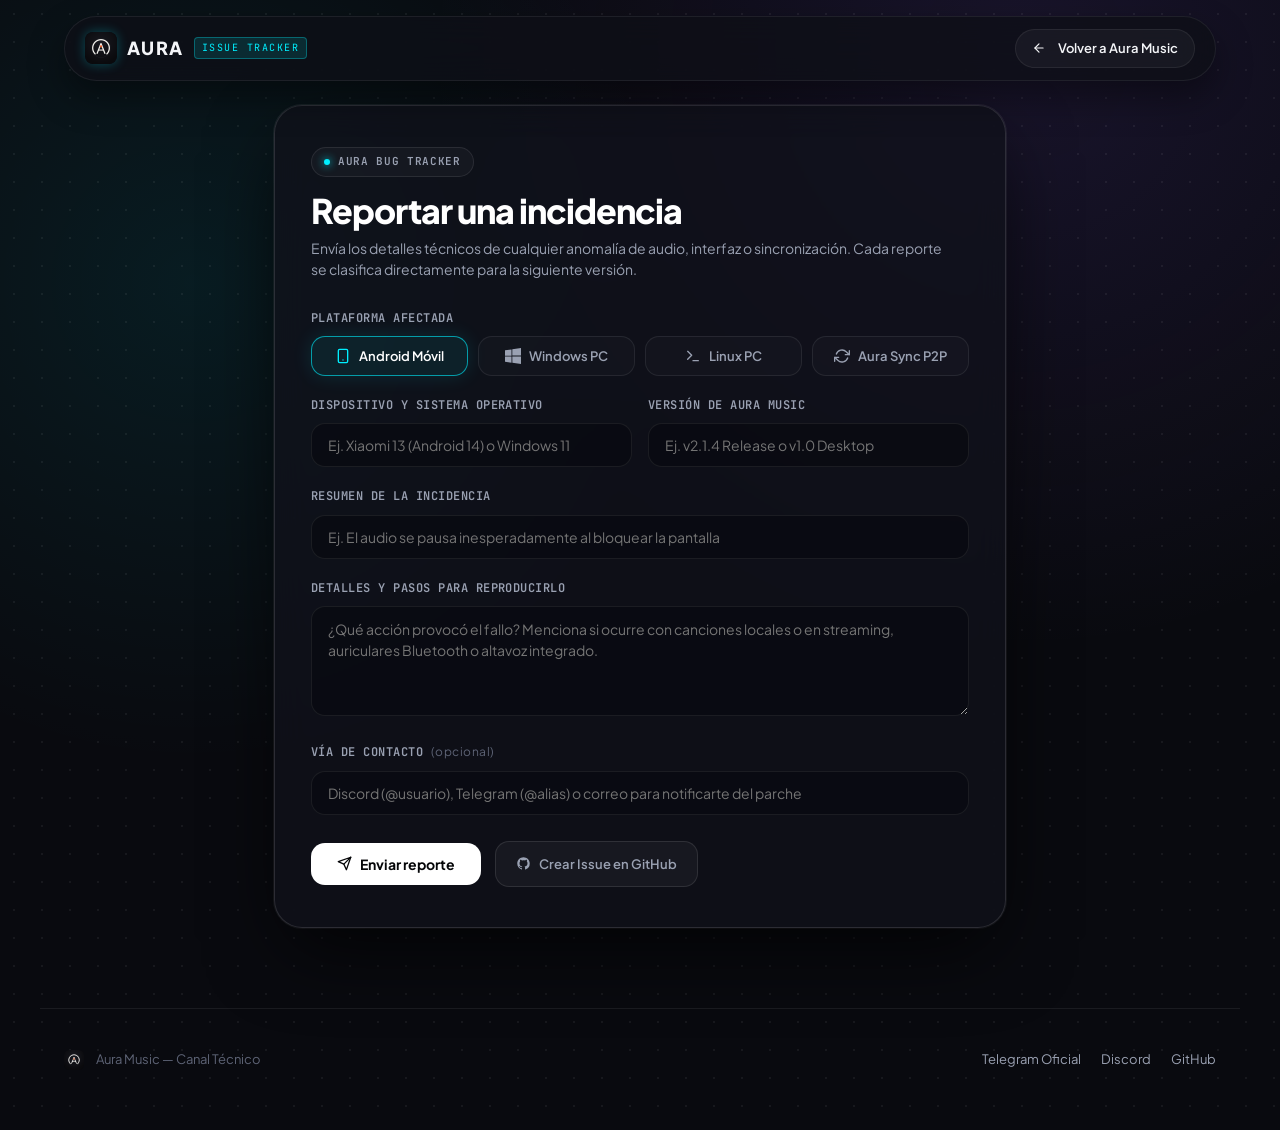
==== commit 70d93e3b: "fix(ui): replace emojis with crisp vector SVGs and overhaul issue tracker to professional developer " ====
--- a/reportes.html
+++ b/reportes.html
@@ -3,8 +3,8 @@
 <head>
   <meta charset="UTF-8">
   <meta name="viewport" content="width=device-width, initial-scale=1.0">
-  <title>Reportar Error — Aura Music</title>
-  <meta name="description" content="Centro oficial de reporte de errores, incidencias y sugerencias para Aura Music Android y Aura Music Desktop.">
+  <title>Reportar una Incidencia — Aura Music</title>
+  <meta name="description" content="Centro técnico de reporte de incidencias y depuración para Aura Music Android y Aura Music Desktop.">
   <meta name="theme-color" content="#090a0f">
 
   <!-- Favicon -->
@@ -13,7 +13,7 @@
   <!-- Google Fonts -->
   <link rel="preconnect" href="https://fonts.googleapis.com">
   <link rel="preconnect" href="https://fonts.gstatic.com" crossorigin>
-  <link href="https://fonts.googleapis.com/css2?family=JetBrains+Mono:wght@400;500;700&family=Plus+Jakarta+Sans:wght@400;500;600;700;800&display=swap" rel="stylesheet">
+  <link href="https://fonts.googleapis.com/css2?family=JetBrains+Mono:wght@400;500;600;700&family=Plus+Jakarta+Sans:wght@400;500;600;700;800&display=swap" rel="stylesheet">
 
   <!-- CSS -->
   <link rel="stylesheet" href="css/styles.css">
@@ -26,12 +26,16 @@
       <a href="index.html" class="brand-badge">
         <img src="assets/img/logo.png" alt="Aura Logo" />
         <span class="brand-name">AURA</span>
-        <span class="brand-tag">BUG TRACKER</span>
+        <span class="brand-tag">ISSUE TRACKER</span>
       </a>
 
       <div class="nav-controls">
         <a href="index.html" class="btn-pill">
-          ← Volver al Inicio
+          <svg width="14" height="14" viewBox="0 0 24 24" fill="none" stroke="currentColor" stroke-width="2" stroke-linecap="round" stroke-linejoin="round" style="margin-right: 4px;">
+            <line x1="19" y1="12" x2="5" y2="12"></line>
+            <polyline points="12 19 5 12 12 5"></polyline>
+          </svg>
+          Volver a Aura Music
         </a>
       </div>
     </div>
@@ -40,88 +44,124 @@
   <!-- Main Report Form Container -->
   <main class="report-page-wrapper">
     <div class="report-card-form">
-      <div style="margin-bottom: 28px;">
-        <div class="pill" style="border-color: rgba(255, 95, 86, 0.4); color: #ff5f56; background: rgba(255, 95, 86, 0.1);">
-          <span class="pill-dot" style="background: #ff5f56; box-shadow: 0 0 8px #ff5f56;"></span>
-          Diagnóstico y Mejora Continua
-        </div>
-        <h1 style="font-family: var(--font-display); font-size: clamp(28px, 4vw, 38px); font-weight: 800; color: #ffffff; margin-top: 14px; line-height: 1.1;">
-          Centro de Reporte de Errores
-        </h1>
-        <p style="color: var(--text-secondary); font-size: 15px; margin-top: 8px;">
-          ¿Encontraste algún bug, lentitud o fallo en la reproducción? Déjanos los detalles para investigar el caso y lanzar el parche en la siguiente actualización.
+      <div class="report-header-block">
+        <div class="tracker-badge">
+          <span class="badge-dot"></span>
+          <span>AURA BUG TRACKER</span>
+        </div>
+        <h1 class="tracker-title">Reportar una incidencia</h1>
+        <p class="tracker-subtitle">
+          Envía los detalles técnicos de cualquier anomalía de audio, interfaz o sincronización. Cada reporte se clasifica directamente para la siguiente versión.
         </p>
       </div>
 
       <form id="bugReportForm">
         <!-- Plataforma -->
-        <div style="margin-bottom: 20px;">
-          <label class="star-picker-label">1. Plataforma Afectada</label>
+        <div class="form-group">
+          <label class="form-label">Plataforma afectada</label>
           <div class="platform-chips-grid">
-            <div class="chip-option active" data-platform="Android Móvil">📱 Android Móvil</div>
-            <div class="chip-option" data-platform="Windows PC">💻 Windows PC</div>
-            <div class="chip-option" data-platform="Linux PC">🐧 Linux PC</div>
-            <div class="chip-option" data-platform="Push-to-Phone Sync">🔄 Aura Sync P2P</div>
+            <button type="button" class="chip-option active" data-platform="Android Móvil">
+              <svg width="16" height="16" viewBox="0 0 24 24" fill="none" stroke="currentColor" stroke-width="2" stroke-linecap="round" stroke-linejoin="round">
+                <rect x="5" y="2" width="14" height="20" rx="2" ry="2"/>
+                <line x1="12" y1="18" x2="12.01" y2="18"/>
+              </svg>
+              <span>Android Móvil</span>
+            </button>
+
+            <button type="button" class="chip-option" data-platform="Windows PC">
+              <svg width="16" height="16" viewBox="0 0 24 24" fill="currentColor">
+                <path d="M0 3.449L9.75 2.1v9.451H0m10.949-9.602L24 0v11.4H10.949M0 12.6h9.75v9.451L0 20.699M10.949 12.6H24V24l-12.951-1.801"/>
+              </svg>
+              <span>Windows PC</span>
+            </button>
+
+            <button type="button" class="chip-option" data-platform="Linux PC">
+              <svg width="16" height="16" viewBox="0 0 24 24" fill="none" stroke="currentColor" stroke-width="2" stroke-linecap="round" stroke-linejoin="round">
+                <polyline points="4 17 10 11 4 5"/>
+                <line x1="12" y1="19" x2="20" y2="19"/>
+              </svg>
+              <span>Linux PC</span>
+            </button>
+
+            <button type="button" class="chip-option" data-platform="Aura Sync P2P">
+              <svg width="16" height="16" viewBox="0 0 24 24" fill="none" stroke="currentColor" stroke-width="2" stroke-linecap="round" stroke-linejoin="round">
+                <polyline points="23 4 23 10 17 10"/>
+                <polyline points="1 20 1 14 7 14"/>
+                <path d="M3.51 9a9 9 0 0 1 14.85-3.36L23 10M1 14l4.64 4.36A9 9 0 0 0 20.49 15"/>
+              </svg>
+              <span>Aura Sync P2P</span>
+            </button>
           </div>
           <input type="hidden" id="selectedPlatform" value="Android Móvil">
         </div>
 
-        <!-- Modelo y Versión -->
-        <div style="margin-bottom: 20px;">
-          <label class="star-picker-label" for="deviceModel">2. Modelo del Dispositivo & Versión del Sistema</label>
-          <input type="text" id="deviceModel" class="input-field" placeholder="Ej: Xiaomi 13 (Android 14) / Windows 11 x64 / Fedora 40" required>
-        </div>
-
-        <!-- Versión de Aura Music -->
-        <div style="margin-bottom: 20px;">
-          <label class="star-picker-label" for="appVersion">3. Versión de la Aplicación (Aproximada)</label>
-          <input type="text" id="appVersion" class="input-field" placeholder="Ej: v2.1.4 Release / v1.0 Desktop / Última descargada" required>
-        </div>
-
-        <!-- Título del Fallo -->
-        <div style="margin-bottom: 20px;">
-          <label class="star-picker-label" for="bugTitle">4. Resumen del Error</label>
-          <input type="text" id="bugTitle" class="input-field" placeholder="Ej: La portada tarda en aparecer al buscar o la letra va adelantada" required>
-        </div>
-
-        <!-- Descripción y Pasos -->
-        <div style="margin-bottom: 20px;">
-          <label class="star-picker-label" for="bugDescription">5. Descripción Detallada & Pasos para Reproducirlo</label>
-          <textarea id="bugDescription" class="input-field textarea-field" rows="5" placeholder="¿Qué estabas haciendo cuando ocurrió? ¿Ocurre siempre o solo con ciertas canciones o artistas?" required></textarea>
+        <!-- Dispositivo y Versión en 2 columnas -->
+        <div class="form-grid-2col">
+          <div class="form-group" style="margin-bottom: 0;">
+            <label class="form-label" for="deviceModel">Dispositivo y sistema operativo</label>
+            <input type="text" id="deviceModel" class="input-field" placeholder="Ej. Xiaomi 13 (Android 14) o Windows 11" required>
+          </div>
+
+          <div class="form-group" style="margin-bottom: 0;">
+            <label class="form-label" for="appVersion">Versión de Aura Music</label>
+            <input type="text" id="appVersion" class="input-field" placeholder="Ej. v2.1.4 Release o v1.0 Desktop" required>
+          </div>
+        </div>
+
+        <!-- Resumen -->
+        <div class="form-group">
+          <label class="form-label" for="bugTitle">Resumen de la incidencia</label>
+          <input type="text" id="bugTitle" class="input-field" placeholder="Ej. El audio se pausa inesperadamente al bloquear la pantalla" required>
+        </div>
+
+        <!-- Descripción detallada -->
+        <div class="form-group">
+          <label class="form-label" for="bugDescription">Detalles y pasos para reproducirlo</label>
+          <textarea id="bugDescription" class="input-field textarea-field" rows="4" placeholder="¿Qué acción provocó el fallo? Menciona si ocurre con canciones locales o en streaming, auriculares Bluetooth o altavoz integrado." required></textarea>
         </div>
 
         <!-- Contacto Opcional -->
-        <div style="margin-bottom: 28px;">
-          <label class="star-picker-label" for="userContact">6. Tu Correo, Discord o Telegram (Opcional)</label>
-          <input type="text" id="userContact" class="input-field" placeholder="Para avisarte cuando el error quede solucionado">
-        </div>
-
-        <!-- Botón Enviar -->
-        <div style="display: flex; gap: 16px; flex-wrap: wrap; align-items: center;">
-          <button type="submit" class="hero-cta-btn cyan-solid" style="border: none; cursor: pointer; padding: 14px 32px;">
-            <svg width="18" height="18" viewBox="0 0 24 24" fill="none" stroke="currentColor" stroke-width="2"><line x1="22" y1="2" x2="11" y2="13"/><polygon points="22 2 15 22 11 13 2 9 22 2"/></svg>
-            Enviar Reporte de Error
+        <div class="form-group">
+          <label class="form-label" for="userContact">Vía de contacto <span class="label-optional">(opcional)</span></label>
+          <input type="text" id="userContact" class="input-field" placeholder="Discord (@usuario), Telegram (@alias) o correo para notificarte del parche">
+        </div>
+
+        <!-- Acciones -->
+        <div class="form-actions-row">
+          <button type="submit" class="btn-submit-report">
+            <svg width="15" height="15" viewBox="0 0 24 24" fill="none" stroke="currentColor" stroke-width="2" stroke-linecap="round" stroke-linejoin="round">
+              <line x1="22" y1="2" x2="11" y2="13"></line>
+              <polygon points="22 2 15 22 11 13 2 9 22 2"></polygon>
+            </svg>
+            <span>Enviar reporte</span>
           </button>
 
-          <a href="https://github.com/respaldoperez348-rgb/AURA-MUSIC-ANDROID/issues" target="_blank" rel="noopener" class="hero-cta-btn glass-dark" style="font-size: 14px; padding: 14px 22px;">
-            Crear Issue en GitHub →
+          <a href="https://github.com/respaldoperez348-rgb/AURA-MUSIC-ANDROID/issues" target="_blank" rel="noopener" class="btn-github-issue">
+            <svg width="15" height="15" viewBox="0 0 24 24" fill="currentColor">
+              <path fill-rule="evenodd" clip-rule="evenodd" d="M12 2C6.477 2 2 6.484 2 12.017c0 4.425 2.865 8.18 6.839 9.504.5.092.682-.217.682-.483 0-.237-.008-.868-.013-1.703-2.782.605-3.369-1.343-3.369-1.343-.454-1.158-1.11-1.466-1.11-1.466-.908-.62.069-.608.069-.608 1.003.07 1.53 1.032 1.53 1.032.892 1.53 2.341 1.088 2.91.832.092-.647.35-1.088.636-1.338-2.22-.253-4.555-1.113-4.555-4.951 0-1.093.39-1.988 1.029-2.688-.103-.253-.446-1.272.098-2.65 0 0 .84-.27 2.75 1.026A9.564 9.564 0 0112 6.844c.85.004 1.705.115 2.504.337 1.909-1.296 2.747-1.027 2.747-1.027.546 1.379.202 2.398.1 2.651.64.7 1.028 1.595 1.028 2.688 0 3.848-2.339 4.695-4.566 4.943.359.309.678.92.678 1.855 0 1.338-.012 2.419-.012 2.747 0 .268.18.58.688.482A10.019 10.019 0 0022 12.017C22 6.484 17.522 2 12 2z"/>
+            </svg>
+            <span>Crear Issue en GitHub</span>
           </a>
         </div>
       </form>
 
       <!-- Mensaje de Éxito Oculto -->
-      <div id="reportSuccessAlert" style="display: none; margin-top: 24px; padding: 24px; background: rgba(52, 211, 153, 0.12); border: 1px solid #34d399; border-radius: var(--radius-md); animation: fadeIn 0.3s ease;">
-        <div style="display: flex; gap: 14px; align-items: center;">
-          <span style="font-size: 28px;">✅</span>
+      <div id="reportSuccessAlert" class="report-success-box" style="display: none;">
+        <div class="success-box-inner">
+          <div class="success-icon-wrap">
+            <svg width="22" height="22" viewBox="0 0 24 24" fill="none" stroke="#34d399" stroke-width="2.5" stroke-linecap="round" stroke-linejoin="round">
+              <polyline points="20 6 9 17 4 12"></polyline>
+            </svg>
+          </div>
           <div>
-            <h4 style="color: #ffffff; font-size: 18px; margin-bottom: 4px;">¡Reporte registrado correctamente!</h4>
-            <p style="color: #a7f3d0; font-size: 14px; line-height: 1.5;">
-              Muchas gracias por colaborar con el proyecto. David revisará la descripción técnica para aplicar el parche en la siguiente compilación.
+            <h4 class="success-title">Incidencia registrada correctamente</h4>
+            <p class="success-desc">
+              Los detalles han sido almacenados localmente para su revisión técnica. Gracias por contribuir a la estabilidad de Aura Music.
             </p>
           </div>
         </div>
         <div style="margin-top: 18px;">
-          <a href="index.html" class="btn-pill primary">Volver a la página principal</a>
+          <a href="index.html" class="btn-pill primary">Volver al inicio</a>
         </div>
       </div>
     </div>
@@ -131,7 +171,7 @@
   <footer class="site-footer-bar">
     <div class="footer-left">
       <img src="assets/img/logo.png" alt="Aura Logo" />
-      <span>Aura Music — Canal de Soporte</span>
+      <span>Aura Music — Canal Técnico</span>
     </div>
     <div class="footer-links">
       <a href="https://t.me/AuraMusicOficial2" target="_blank" rel="noopener">Telegram Oficial</a>
--- a/css/styles.css
+++ b/css/styles.css
@@ -1417,11 +1417,21 @@
   margin-top: 8px;
 }
 
+.stars-vector-row {
+  display: inline-flex;
+  align-items: center;
+  gap: 3px;
+}
+
+.stars-vector-row svg {
+  flex-shrink: 0;
+}
+
 /* ==========================================================================
    Reportes Page (reportes.html) Form Styles
    ========================================================================== */
 .report-page-wrapper {
-  max-width: 800px;
+  max-width: 780px;
   margin: 40px auto 80px;
   padding: 0 24px;
 }
@@ -1430,45 +1440,240 @@
   background: var(--bg-card);
   border: 1px solid var(--border-medium);
   border-radius: var(--radius-xl);
-  padding: 44px 36px;
+  padding: 40px 36px;
   backdrop-filter: blur(16px);
   box-shadow: var(--shadow-window);
 }
 
+.report-header-block {
+  margin-bottom: 28px;
+}
+
+.tracker-badge {
+  display: inline-flex;
+  align-items: center;
+  gap: 8px;
+  padding: 5px 12px;
+  background: rgba(255, 255, 255, 0.03);
+  border: 1px solid rgba(255, 255, 255, 0.09);
+  border-radius: 999px;
+  font-family: var(--font-mono);
+  font-size: 11px;
+  font-weight: 600;
+  letter-spacing: 0.06em;
+  color: var(--text-secondary);
+  text-transform: uppercase;
+  margin-bottom: 14px;
+}
+
+.tracker-badge .badge-dot {
+  width: 6px;
+  height: 6px;
+  border-radius: 50%;
+  background: var(--cyan);
+  box-shadow: 0 0 8px var(--cyan);
+}
+
+.tracker-title {
+  font-family: var(--font-display);
+  font-size: clamp(26px, 3.5vw, 34px);
+  font-weight: 800;
+  letter-spacing: -0.03em;
+  color: #ffffff;
+  line-height: 1.15;
+  margin: 0 0 8px 0;
+}
+
+.tracker-subtitle {
+  color: var(--text-secondary);
+  font-size: 14px;
+  line-height: 1.55;
+  margin: 0;
+  max-width: 640px;
+}
+
+.form-group {
+  margin-bottom: 20px;
+}
+
+.form-grid-2col {
+  display: grid;
+  grid-template-columns: 1fr 1fr;
+  gap: 16px;
+  margin-bottom: 20px;
+}
+
+@media (max-width: 600px) {
+  .form-grid-2col {
+    grid-template-columns: 1fr;
+  }
+}
+
+.form-label {
+  display: block;
+  font-size: 12px;
+  font-weight: 600;
+  letter-spacing: 0.04em;
+  color: var(--text-secondary);
+  text-transform: uppercase;
+  margin-bottom: 8px;
+  font-family: var(--font-mono);
+}
+
+.label-optional {
+  text-transform: none;
+  color: var(--text-tertiary);
+  font-weight: 400;
+  font-family: var(--font-body);
+}
+
 .platform-chips-grid {
   display: grid;
-  grid-template-columns: repeat(auto-fit, minmax(130px, 1fr));
+  grid-template-columns: repeat(4, 1fr);
   gap: 10px;
-  margin-bottom: 20px;
+}
+
+@media (max-width: 720px) {
+  .platform-chips-grid {
+    grid-template-columns: repeat(2, 1fr);
+  }
 }
 
 .chip-option {
-  display: flex;
+  display: inline-flex;
   align-items: center;
   justify-content: center;
   gap: 8px;
-  padding: 10px 14px;
+  padding: 11px 12px;
   border-radius: var(--radius-md);
-  border: 1px solid var(--border-subtle);
-  background: rgba(255, 255, 255, 0.03);
+  border: 1px solid rgba(255, 255, 255, 0.08);
+  background: rgba(255, 255, 255, 0.02);
   color: var(--text-secondary);
   font-size: 13px;
   font-weight: 600;
   cursor: pointer;
   transition: all 0.2s ease;
   user-select: none;
+  font-family: var(--font-body);
+}
+
+.chip-option svg {
+  flex-shrink: 0;
+  transition: all 0.2s ease;
 }
 
 .chip-option:hover {
+  background: rgba(255, 255, 255, 0.06);
+  border-color: rgba(255, 255, 255, 0.16);
+  color: var(--text-primary);
+}
+
+.chip-option.active {
+  background: rgba(0, 240, 255, 0.07);
+  border-color: rgba(0, 240, 255, 0.6);
+  color: #ffffff;
+  box-shadow: 0 0 20px rgba(0, 240, 255, 0.12);
+}
+
+.chip-option.active svg {
+  stroke: var(--cyan);
+}
+
+.chip-option.active svg[fill="currentColor"] {
+  fill: var(--cyan);
+}
+
+.form-actions-row {
+  display: flex;
+  gap: 14px;
+  align-items: center;
+  flex-wrap: wrap;
+  margin-top: 26px;
+}
+
+.btn-submit-report {
+  display: inline-flex;
+  align-items: center;
+  gap: 8px;
+  padding: 12px 26px;
+  background: #ffffff;
+  color: #050608;
+  border-radius: var(--radius-md);
+  font-size: 14px;
+  font-weight: 700;
+  border: none;
+  cursor: pointer;
+  transition: all 0.2s ease;
+  font-family: var(--font-body);
+}
+
+.btn-submit-report:hover {
+  background: var(--cyan);
+  box-shadow: 0 4px 20px var(--cyan-glow);
+  transform: translateY(-1px);
+}
+
+.btn-github-issue {
+  display: inline-flex;
+  align-items: center;
+  gap: 8px;
+  padding: 12px 20px;
+  background: rgba(255, 255, 255, 0.04);
+  border: 1px solid rgba(255, 255, 255, 0.1);
+  color: var(--text-secondary);
+  border-radius: var(--radius-md);
+  font-size: 13px;
+  font-weight: 600;
+  text-decoration: none;
+  transition: all 0.2s ease;
+  font-family: var(--font-body);
+}
+
+.btn-github-issue:hover {
   background: rgba(255, 255, 255, 0.08);
-  color: var(--text-primary);
-}
-
-.chip-option.active {
-  background: rgba(255, 95, 86, 0.12);
-  border-color: #ff5f56;
-  color: #ff5f56;
-  box-shadow: 0 0 16px rgba(255, 95, 86, 0.2);
+  border-color: rgba(255, 255, 255, 0.2);
+  color: #ffffff;
+}
+
+/* Success notification card */
+.report-success-box {
+  margin-top: 24px;
+  padding: 24px;
+  background: rgba(52, 211, 153, 0.08);
+  border: 1px solid rgba(52, 211, 153, 0.3);
+  border-radius: var(--radius-md);
+  animation: fadeIn 0.3s ease;
+}
+
+.success-box-inner {
+  display: flex;
+  gap: 14px;
+  align-items: flex-start;
+}
+
+.success-icon-wrap {
+  width: 36px;
+  height: 36px;
+  border-radius: 50%;
+  background: rgba(52, 211, 153, 0.15);
+  display: flex;
+  align-items: center;
+  justify-content: center;
+  flex-shrink: 0;
+}
+
+.success-title {
+  color: #ffffff;
+  font-size: 16px;
+  font-weight: 700;
+  margin: 0 0 4px 0;
+}
+
+.success-desc {
+  color: #a7f3d0;
+  font-size: 13px;
+  line-height: 1.5;
+  margin: 0;
 }
 
 @media (max-width: 900px) {
